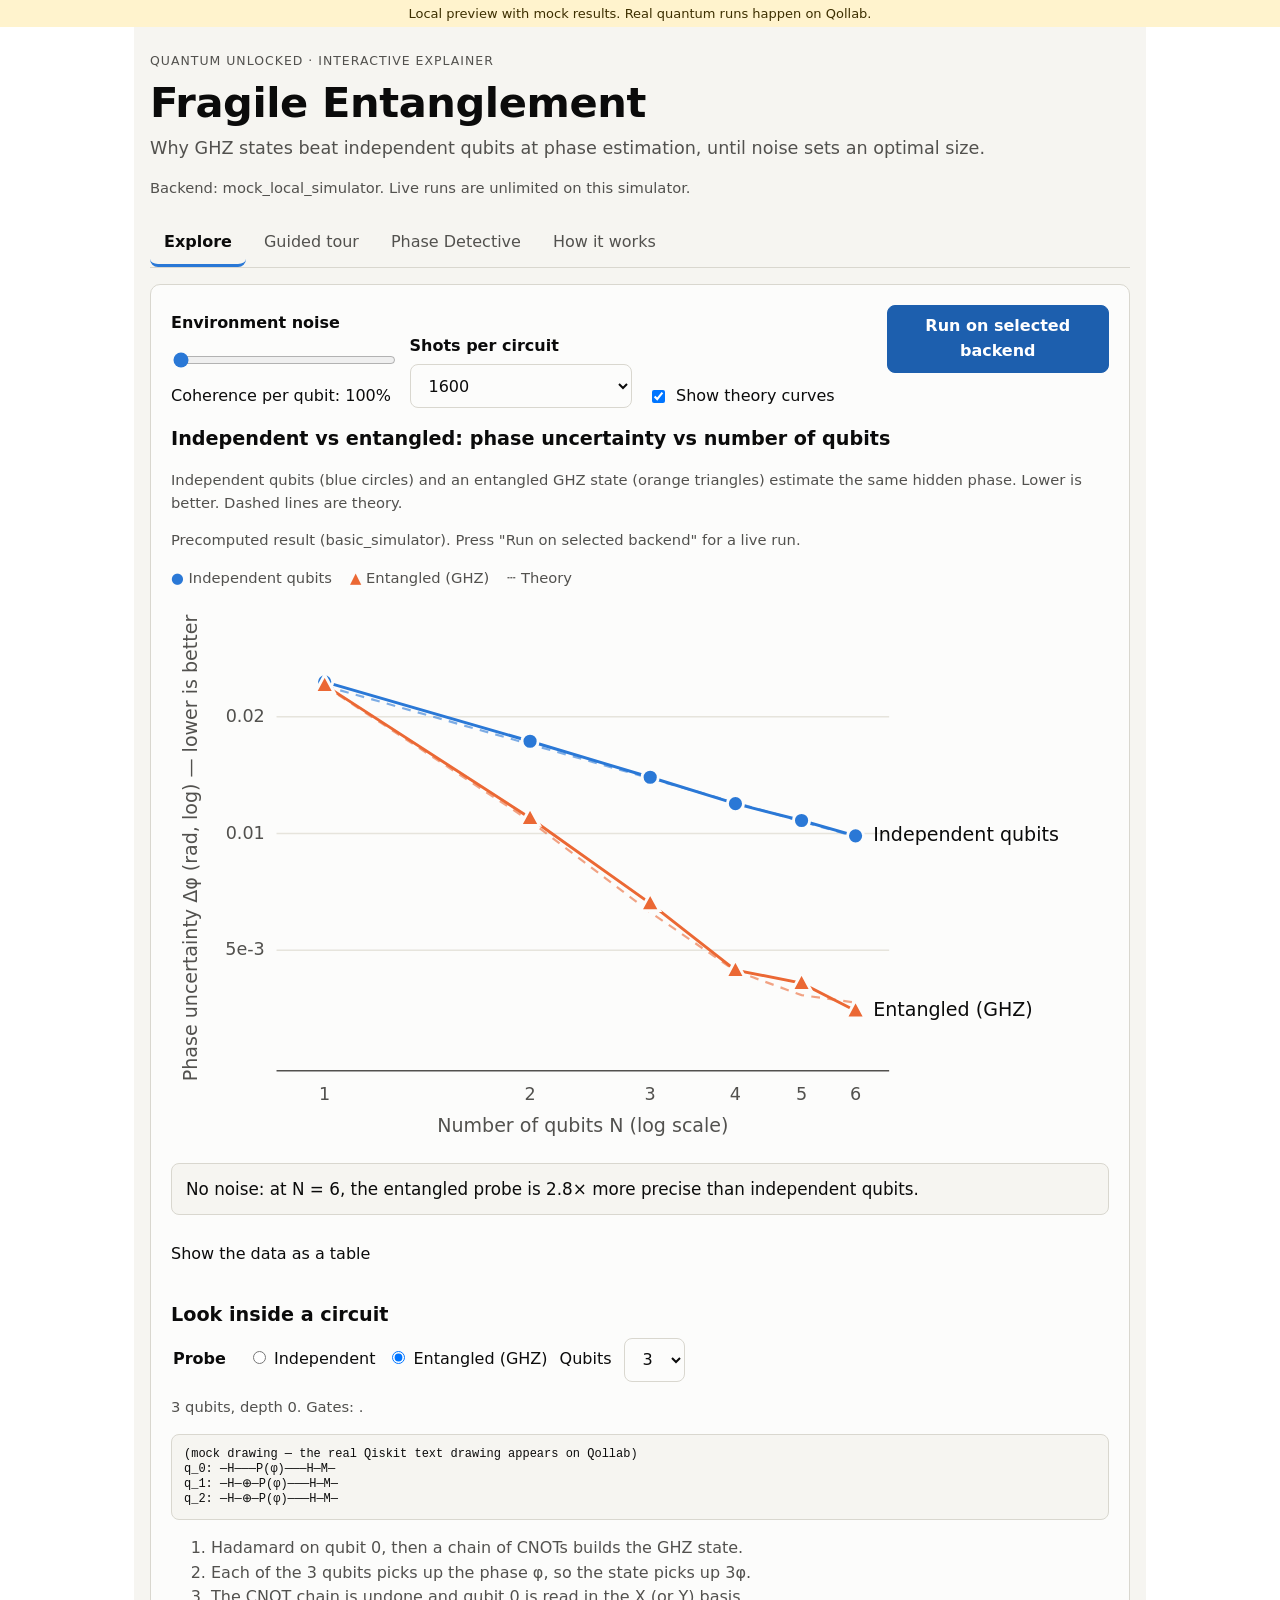
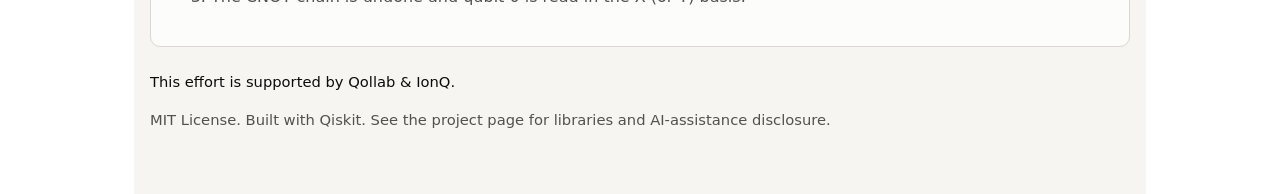
==== dev/preview.html @ 40e0848c "initial setup" ====
<!doctype html>
<!--
  LOCAL PREVIEW ONLY. Mimics how Qollab hosts a JS project:
  * injects ../index.html into <body>, loads ../main.css
  * defines a global `backend`
  * maps the Python module `quantum.experiment` to a JS mock via an import map

  Run from the repo root:   python3 -m http.server 8000
  Then open:                http://localhost:8000/dev/preview.html
  Simulate IonQ's one-job rule: http://localhost:8000/dev/preview.html?ionq&backend=ionq_simulator
-->
<html lang="en">
<head>
  <meta charset="utf-8">
  <meta name="viewport" content="width=device-width, initial-scale=1">
  <title>Fragile Entanglement — local preview</title>
  <link rel="stylesheet" href="../main.css">
  <script type="importmap">
    { "imports": { "quantum.experiment": "./mock_experiment.js" } }
  </script>
  <style>
    .preview-banner { font: 13px system-ui; background: #fff3cd; color: #3d2f00; padding: 6px 12px; text-align: center; }
    body { margin: 0; }
  </style>
</head>
<body>
  <div class="preview-banner">Local preview with mock results. Real quantum runs happen on Qollab.</div>
  <script type="module">
    globalThis.backend = { name: 'mock' };
    const html = await (await fetch('../index.html')).text();
    document.body.insertAdjacentHTML('beforeend', html);
    await import('../main.js');
  </script>
</body>
</html>
---- main.css ----
/* Fragile Entanglement — styles.
   Series colours: validated categorical slots 1–3 (blue / orange / aqua) from the dataviz reference
   palette; identity is also carried by marker shape and labels, never colour alone. */

.app {
  color-scheme: light;
  --surface-0: #f6f5f1;
  --surface-1: #fcfcfb;
  --border: #d9d7cf;
  --text-primary: #0b0b0b;
  --text-secondary: #52514e;
  --accent: #2a78d6;
  --button-bg: #1d5fae;
  --button-ink: #ffffff;
  --focus: #6250d6;
  --series-product: #2a78d6;
  --series-ghz: #eb6834;
  --grid: #e6e4dc;
  --annot: #52514e;
  --radius: 10px;

  font: 16px/1.55 system-ui, -apple-system, "Segoe UI", Roboto, sans-serif;
  color: var(--text-primary);
  background: var(--surface-0);
  padding: 24px 16px 48px;
  max-width: 980px;
  margin: 0 auto;
}
@media (prefers-color-scheme: dark) {
  .app {
    color-scheme: dark;
    --surface-0: #121211;
    --surface-1: #1a1a19;
    --border: #3a3a37;
    --text-primary: #f0efec;
    --text-secondary: #c3c2b7;
    --accent: #3987e5;
    --button-bg: #6aa6f2;
    --button-ink: #0b0b0b;
    --focus: #9085e9;
    --series-product: #3987e5;
    --series-ghz: #d95926;
    --grid: #2c2c2a;
    --annot: #c3c2b7;
  }
}

.app * { box-sizing: border-box; }
.app h1 { font-size: clamp(1.8rem, 4vw, 2.6rem); line-height: 1.15; margin: 0.2em 0; letter-spacing: -0.01em; }
.app h2 { font-size: 1.2rem; margin: 0 0 0.4em; }
.eyebrow { text-transform: uppercase; letter-spacing: 0.08em; font-size: 0.78rem; color: var(--text-secondary); margin: 0; }
.lede { font-size: 1.1rem; color: var(--text-secondary); margin: 0 0 0.6em; }
.hint, .backend { color: var(--text-secondary); font-size: 0.92rem; }

/* Focus: always visible, never colour-only */
.app :focus-visible { outline: 3px solid var(--focus); outline-offset: 2px; border-radius: 4px; }

/* Tabs */
.tabs { display: flex; gap: 4px; flex-wrap: wrap; border-bottom: 1px solid var(--border); margin: 20px 0 16px; }
.tabs [role="tab"] {
  font: inherit; background: none; border: 0; padding: 10px 14px; cursor: pointer;
  color: var(--text-secondary); border-bottom: 3px solid transparent; min-height: 44px;
}
.tabs [role="tab"][aria-selected="true"] { color: var(--text-primary); border-bottom-color: var(--accent); font-weight: 600; }

.panel { background: var(--surface-1); border: 1px solid var(--border); border-radius: var(--radius); padding: 20px; margin-bottom: 16px; }
.tour { border-left: 4px solid var(--accent); }
.tour-count { margin: 0; font-size: 0.85rem; color: var(--text-secondary); }

/* Controls */
.controls { display: grid; grid-template-columns: repeat(auto-fit, minmax(200px, 1fr)); gap: 16px; align-items: end; margin-bottom: 16px; }
.control { display: flex; flex-direction: column; gap: 6px; }
.control label { font-weight: 600; }
.control .check { font-weight: 400; display: flex; gap: 8px; align-items: center; }
.row { display: flex; flex-wrap: wrap; gap: 12px; align-items: center; }
fieldset.inline { border: 0; padding: 0; margin: 0; display: flex; gap: 12px; align-items: center; }
fieldset.inline legend { font-weight: 600; float: left; margin-right: 8px; }
input[type="range"] { width: 100%; accent-color: var(--accent); min-height: 32px; }
select, button { font: inherit; min-height: 44px; padding: 8px 14px; border-radius: 8px; border: 1px solid var(--border); background: var(--surface-1); color: var(--text-primary); }
button { cursor: pointer; }
button.primary { background: var(--button-bg); border-color: var(--button-bg); color: var(--button-ink); font-weight: 600; }
button:disabled { opacity: 0.55; cursor: not-allowed; }

/* Chart */
.chart-wrap { position: relative; margin: 0; }
.chart-svg { width: 100%; height: auto; display: block; }
.chart-svg .grid line { stroke: var(--grid); stroke-width: 1; }
.chart-svg .axis { stroke: var(--text-secondary); stroke-width: 1; }
.chart-svg .tick { fill: var(--text-secondary); font-size: 12px; }
.chart-svg .axis-label { fill: var(--text-secondary); font-size: 13px; }
.chart-svg .annot { fill: var(--annot); font-size: 12px; }
.chart-svg .optimum line { stroke: var(--annot); stroke-width: 1.5; stroke-dasharray: 2 4; }
.chart-svg .measured { fill: none; stroke-width: 2; }
.chart-svg .theory { fill: none; stroke-width: 1.5; stroke-dasharray: 6 5; opacity: 0.6; }
.chart-svg .mark { stroke: var(--surface-1); stroke-width: 2; }
.chart-svg .hit { fill: transparent; }
.chart-svg .pt { cursor: pointer; outline: none; }
.chart-svg .pt:focus-visible .hit { stroke: var(--focus); stroke-width: 3; }
.chart-svg .direct-label { fill: var(--text-primary); font-size: 13px; }
.s-product .measured, .s-product .theory { stroke: var(--series-product); }
.s-product .mark { fill: var(--series-product); }
.s-ghz .measured, .s-ghz .theory { stroke: var(--series-ghz); }
.s-ghz .mark { fill: var(--series-ghz); }
.chart-wrap[data-highlight="product"] .s-ghz,
.chart-wrap[data-highlight="ghz"] .s-product { opacity: 0.25; }
.series { transition: opacity 200ms; }

.legend { list-style: none; display: flex; gap: 18px; padding: 0; margin: 8px 0 0; color: var(--text-secondary); font-size: 0.92rem; }
.swatch.s-product { color: var(--series-product); }
.swatch.s-ghz { color: var(--series-ghz); }
.tooltip {
  position: absolute; pointer-events: none; background: var(--surface-1); color: var(--text-primary);
  border: 1px solid var(--border); border-radius: 8px; padding: 8px 10px; font-size: 0.85rem;
  box-shadow: 0 4px 16px rgb(0 0 0 / 0.15); max-width: 260px; z-index: 2;
}

.insight { font-size: 1.05rem; padding: 12px 14px; border-radius: 8px; background: var(--surface-0); border: 1px solid var(--border); }

/* Table view */
.table-view { margin: 12px 0; }
.table-view summary { cursor: pointer; min-height: 44px; display: flex; align-items: center; }
.table-view table { border-collapse: collapse; width: 100%; font-size: 0.9rem; font-variant-numeric: tabular-nums; }
.table-view th, .table-view td { text-align: left; padding: 6px 8px; border-bottom: 1px solid var(--border); }
.table-view caption { text-align: left; color: var(--text-secondary); padding-bottom: 6px; }

/* Circuit viewer */
.circuit-view { margin-top: 24px; }
#circuit-text { overflow-x: auto; background: var(--surface-0); border: 1px solid var(--border); border-radius: 8px; padding: 12px; font-size: 12px; line-height: 1.25; }
.steps { color: var(--text-secondary); }

/* Game */
.numberline { width: 100%; max-width: 600px; height: auto; }
.numberline .axis { stroke: var(--text-secondary); }
.numberline .band { fill: var(--series-product); opacity: 0.25; }
.numberline .est { fill: var(--series-product); stroke: var(--surface-1); stroke-width: 2; }
.numberline .truth { fill: var(--series-ghz); }
.numberline .tick { fill: var(--text-secondary); font-size: 12px; }

.prose p { max-width: 70ch; }
.footer { margin-top: 24px; font-size: 0.92rem; }

.visually-hidden { position: absolute !important; width: 1px; height: 1px; overflow: hidden; clip: rect(0 0 0 0); white-space: nowrap; }

@media (prefers-reduced-motion: reduce) { .series { transition: none; } }
@media (max-width: 520px) { .panel { padding: 14px; } .legend { flex-wrap: wrap; } }
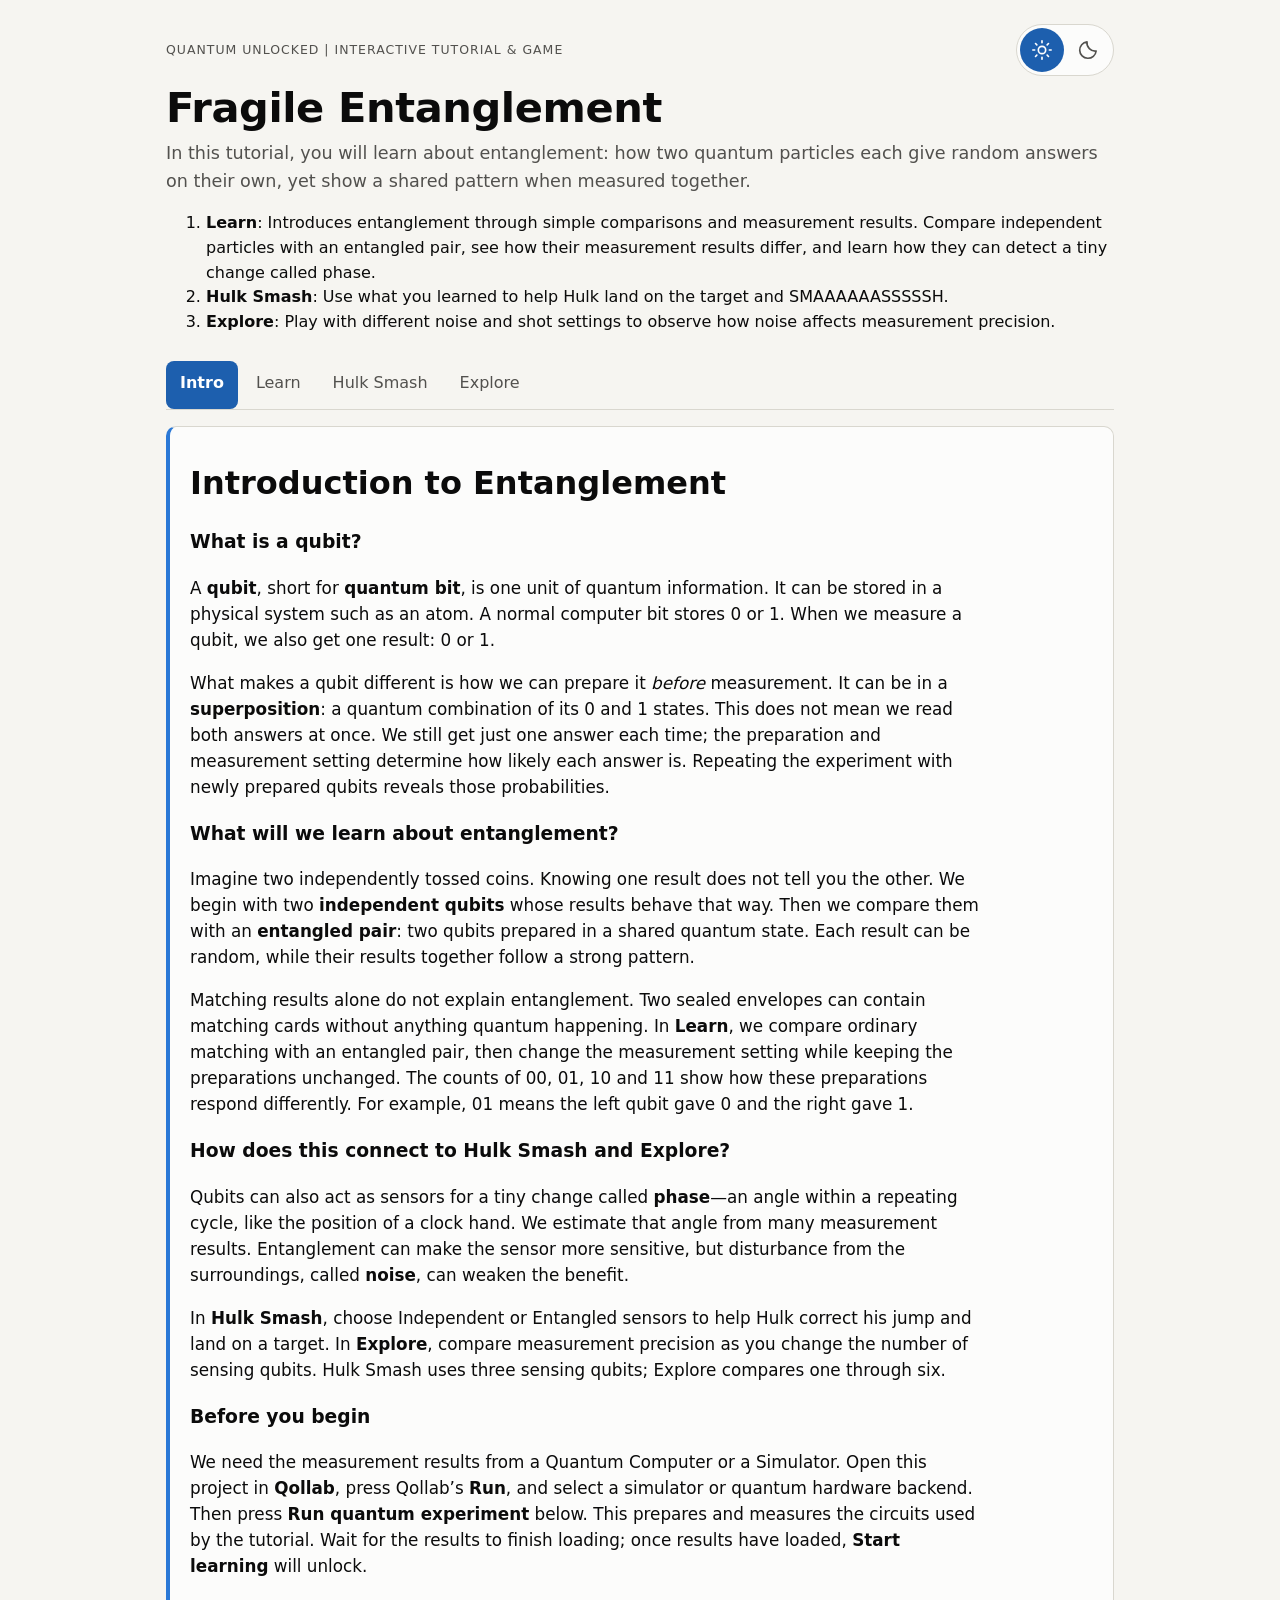
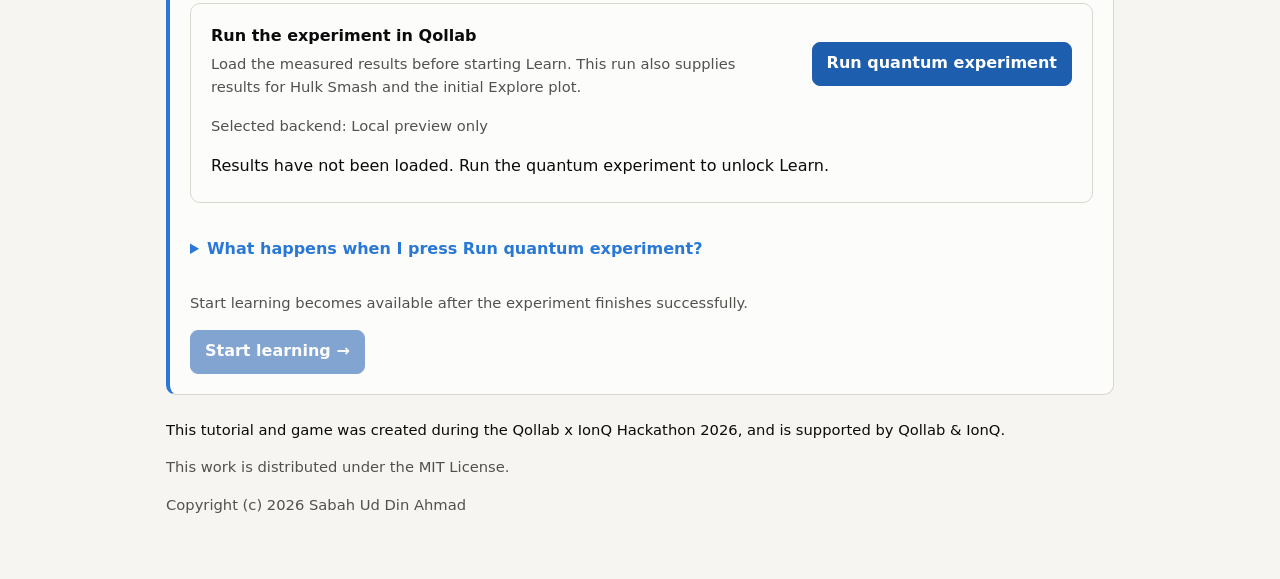
==== commit 593b6d92: "feat: added Hulk Smash game, improved the lessons, and removed bugs from Explore view" ====
--- a/dev/preview.html
+++ b/dev/preview.html
@@ -19,17 +19,18 @@
     { "imports": { "quantum.experiment": "./mock_experiment.js" } }
   </script>
   <style>
-    .preview-banner { font: 13px system-ui; background: #fff3cd; color: #3d2f00; padding: 6px 12px; text-align: center; }
     body { margin: 0; }
   </style>
 </head>
 <body>
-  <div class="preview-banner">Local preview with mock results. Real quantum runs happen on Qollab.</div>
   <script type="module">
-    globalThis.backend = { name: 'mock' };
-    const html = await (await fetch('../index.html')).text();
+    globalThis.backend = { name: 'Local preview only' };
+    const html = await (await fetch('../index.html', { cache: 'no-store' })).text();
     document.body.insertAdjacentHTML('beforeend', html);
-    await import('../main.js');
+    // A fresh entry URL prevents the browser from reusing old preview code.
+    const entry = new URL('../main.js', import.meta.url);
+    entry.searchParams.set('preview', Date.now());
+    await import(entry.href);
   </script>
 </body>
 </html>
--- a/main.css
+++ b/main.css
@@ -3,6 +3,8 @@
    palette; identity is also carried by marker shape and labels, never colour alone. */
 
 .app {
+  box-sizing: border-box;
+  width: 100%;
   color-scheme: light;
   --surface-0: #f6f5f1;
   --surface-1: #fcfcfb;
@@ -26,26 +28,34 @@
   max-width: 980px;
   margin: 0 auto;
 }
-@media (prefers-color-scheme: dark) {
-  .app {
-    color-scheme: dark;
-    --surface-0: #121211;
-    --surface-1: #1a1a19;
-    --border: #3a3a37;
-    --text-primary: #f0efec;
-    --text-secondary: #c3c2b7;
-    --accent: #3987e5;
-    --button-bg: #6aa6f2;
-    --button-ink: #0b0b0b;
-    --focus: #9085e9;
-    --series-product: #3987e5;
-    --series-ghz: #d95926;
-    --grid: #2c2c2a;
-    --annot: #c3c2b7;
-  }
-}
+.app[data-theme="dark"] {
+  color-scheme: dark;
+  --surface-0: #121211;
+  --surface-1: #1a1a19;
+  --border: #3a3a37;
+  --text-primary: #f0efec;
+  --text-secondary: #c3c2b7;
+  --accent: #3987e5;
+  --button-bg: #6aa6f2;
+  --button-ink: #0b0b0b;
+  --focus: #9085e9;
+  --series-product: #3987e5;
+  --series-ghz: #d95926;
+  --grid: #2c2c2a;
+  --annot: #c3c2b7;
+}
+
+html { background: #f6f5f1; color-scheme: light; }
+html[data-theme="dark"] { background: #121211; color-scheme: dark; }
+body { margin: 0; }
 
 .app * { box-sizing: border-box; }
+.app [hidden] { display: none !important; }
+.masthead-top { display: flex; align-items: center; justify-content: space-between; gap: 16px; margin-bottom: 8px; }
+.theme-toggle { display: flex; flex-shrink: 0; gap: 2px; padding: 3px; border: 1px solid var(--border); border-radius: 999px; background: var(--surface-1); }
+.theme-toggle button { display: grid; place-items: center; width: 44px; height: 44px; padding: 10px; border: 0; border-radius: 50%; background: transparent; color: var(--text-secondary); }
+.theme-toggle button[aria-pressed="true"] { background: var(--button-bg); color: var(--button-ink); }
+.theme-toggle svg { width: 22px; height: 22px; fill: none; stroke: currentColor; stroke-width: 1.8; stroke-linecap: round; stroke-linejoin: round; }
 .app h1 { font-size: clamp(1.8rem, 4vw, 2.6rem); line-height: 1.15; margin: 0.2em 0; letter-spacing: -0.01em; }
 .app h2 { font-size: 1.2rem; margin: 0 0 0.4em; }
 .eyebrow { text-transform: uppercase; letter-spacing: 0.08em; font-size: 0.78rem; color: var(--text-secondary); margin: 0; }
@@ -61,17 +71,31 @@
   font: inherit; background: none; border: 0; padding: 10px 14px; cursor: pointer;
   color: var(--text-secondary); border-bottom: 3px solid transparent; min-height: 44px;
 }
-.tabs [role="tab"][aria-selected="true"] { color: var(--text-primary); border-bottom-color: var(--accent); font-weight: 600; }
+.tabs [role="tab"][aria-selected="true"] { background: #1d5fae; color: #fff; border-bottom-color: #1d5fae; font-weight: 600; }
+.tabs [role="tab"]:hover { background: var(--surface-1); color: var(--text-primary); }
+.tabs [role="tab"][aria-selected="true"]:hover { background: #174e91; color: #fff; }
 
 .panel { background: var(--surface-1); border: 1px solid var(--border); border-radius: var(--radius); padding: 20px; margin-bottom: 16px; }
-.tour { border-left: 4px solid var(--accent); }
+.learn { border-left: 4px solid var(--accent); }
 .tour-count { margin: 0; font-size: 0.85rem; color: var(--text-secondary); }
-
+.lesson-copy { max-width: 72ch; font-size: 1.05rem; }
 /* Controls */
-.controls { display: grid; grid-template-columns: repeat(auto-fit, minmax(200px, 1fr)); gap: 16px; align-items: end; margin-bottom: 16px; }
-.control { display: flex; flex-direction: column; gap: 6px; }
+.controls { display: grid; grid-template-columns: minmax(170px, 0.85fr) minmax(220px, 1.2fr) minmax(230px, 1fr); gap: 24px; align-items: start; margin-bottom: 24px; }
+.control { display: flex; flex-direction: column; gap: 6px; min-width: 0; }
 .control label { font-weight: 600; }
 .control .check { font-weight: 400; display: flex; gap: 8px; align-items: center; }
+.theory-toggle { min-height: 44px; cursor: pointer; font-size: 0.92rem; }
+.theory-toggle input { appearance: none; flex: 0 0 36px; width: 36px; height: 22px; margin: 0; border: 1px solid var(--text-secondary); border-radius: 999px; background: var(--surface-0); cursor: pointer; }
+.theory-toggle input::before { content: ''; display: block; width: 14px; height: 14px; margin: 3px; border-radius: 50%; background: var(--text-secondary); }
+.theory-toggle input:checked { background: var(--button-bg); border-color: var(--button-bg); }
+.theory-toggle input:checked::before { transform: translateX(14px); background: var(--button-ink); }
+.noise-range { display: flex; align-items: center; gap: 10px; min-height: 44px; }
+.noise-range span { font-size: 0.85rem; color: var(--text-secondary); font-variant-numeric: tabular-nums; }
+.noise-range input { min-width: 0; margin: 0; }
+.control output { color: var(--text-secondary); font-size: 0.85rem; }
+.run-control { padding-top: 24px; }
+.run-control .backend, .run-control .hint { margin: 0; font-size: 0.85rem; overflow-wrap: anywhere; }
+.run-control .hint:empty { display: none; }
 .row { display: flex; flex-wrap: wrap; gap: 12px; align-items: center; }
 fieldset.inline { border: 0; padding: 0; margin: 0; display: flex; gap: 12px; align-items: center; }
 fieldset.inline legend { font-weight: 600; float: left; margin-right: 8px; }
@@ -91,7 +115,7 @@
 .chart-svg .annot { fill: var(--annot); font-size: 12px; }
 .chart-svg .optimum line { stroke: var(--annot); stroke-width: 1.5; stroke-dasharray: 2 4; }
 .chart-svg .measured { fill: none; stroke-width: 2; }
-.chart-svg .theory { fill: none; stroke-width: 1.5; stroke-dasharray: 6 5; opacity: 0.6; }
+.chart-svg .theory { fill: none; stroke-width: 2; stroke-dasharray: 2 4; }
 .chart-svg .mark { stroke: var(--surface-1); stroke-width: 2; }
 .chart-svg .hit { fill: transparent; }
 .chart-svg .pt { cursor: pointer; outline: none; }
@@ -105,7 +129,11 @@
 .chart-wrap[data-highlight="ghz"] .s-product { opacity: 0.25; }
 .series { transition: opacity 200ms; }
 
-.legend { list-style: none; display: flex; gap: 18px; padding: 0; margin: 8px 0 0; color: var(--text-secondary); font-size: 0.92rem; }
+.legend { list-style: none; display: flex; flex-wrap: wrap; gap: 8px 18px; padding: 0; margin: 8px 0 0; color: var(--text-secondary); font-size: 0.92rem; }
+.legend li { display: flex; align-items: center; gap: 6px; }
+.theory-key { display: inline-block; width: 26px; border-top: 2px dotted currentColor; }
+.theory-key.s-product { color: var(--series-product); }
+.theory-key.s-ghz { color: var(--series-ghz); }
 .swatch.s-product { color: var(--series-product); }
 .swatch.s-ghz { color: var(--series-ghz); }
 .tooltip {
@@ -117,8 +145,11 @@
 .insight { font-size: 1.05rem; padding: 12px 14px; border-radius: 8px; background: var(--surface-0); border: 1px solid var(--border); }
 
 /* Table view */
-.table-view { margin: 12px 0; }
-.table-view summary { cursor: pointer; min-height: 44px; display: flex; align-items: center; }
+.table-view { margin: 12px 0 24px; overflow-x: auto; padding: 12px; border: 1px solid var(--border); border-radius: var(--radius); background: var(--surface-0); }
+.table-toggle { display: flex; align-items: center; gap: 12px; padding: 12px 16px; margin: 0 0 16px; border: 2px solid var(--accent); border-radius: var(--radius); background: var(--surface-0); font-weight: 600; }
+.table-toggle:has(input:checked) { background: var(--surface-1); }
+.toggle-state { margin-left: auto; color: var(--text-secondary); font-size: .85rem; }
+.table-toggle:has(input:checked) .toggle-state { color: var(--accent); }
 .table-view table { border-collapse: collapse; width: 100%; font-size: 0.9rem; font-variant-numeric: tabular-nums; }
 .table-view th, .table-view td { text-align: left; padding: 6px 8px; border-bottom: 1px solid var(--border); }
 .table-view caption { text-align: left; color: var(--text-secondary); padding-bottom: 6px; }
@@ -128,18 +159,121 @@
 #circuit-text { overflow-x: auto; background: var(--surface-0); border: 1px solid var(--border); border-radius: 8px; padding: 12px; font-size: 12px; line-height: 1.25; }
 .steps { color: var(--text-secondary); }
 
-/* Game */
-.numberline { width: 100%; max-width: 600px; height: auto; }
-.numberline .axis { stroke: var(--text-secondary); }
-.numberline .band { fill: var(--series-product); opacity: 0.25; }
-.numberline .est { fill: var(--series-product); stroke: var(--surface-1); stroke-width: 2; }
-.numberline .truth { fill: var(--series-ghz); }
-.numberline .tick { fill: var(--text-secondary); font-size: 12px; }
-
 .prose p { max-width: 70ch; }
 .footer { margin-top: 24px; font-size: 0.92rem; }
 
 .visually-hidden { position: absolute !important; width: 1px; height: 1px; overflow: hidden; clip: rect(0 0 0 0); white-space: nowrap; }
 
 @media (prefers-reduced-motion: reduce) { .series { transition: none; } }
+@media (max-width: 820px) {
+  .controls { grid-template-columns: minmax(0, 1fr) minmax(0, 1.3fr); }
+  .run-control { grid-column: 1 / -1; padding-top: 0; align-items: flex-start; }
+}
+@media (max-width: 520px) {
+  .controls { grid-template-columns: minmax(0, 1fr); gap: 16px; }
+  .run-control { align-items: stretch; }
+}
 @media (max-width: 520px) { .panel { padding: 14px; } .legend { flex-wrap: wrap; } }
+
+/* Introduction and the first hands-on lesson. All graphics are native HTML/CSS. */
+.learn-welcome > p { max-width: 74ch; font-size: 1.05rem; }
+.learn-welcome h2 { font-size: clamp(1.5rem, 3vw, 2rem); margin: 12px 0 16px; }
+.learn-roadmap { display: grid; grid-template-columns: repeat(3, minmax(0, 1fr)); gap: 16px; margin: 28px 0; }
+.learn-roadmap > div { padding: 18px; border: 1px solid var(--border); border-radius: var(--radius); background: var(--surface-0); }
+.learn-roadmap span { color: var(--accent); font-size: 0.85rem; font-weight: 700; }
+.learn-roadmap h3 { margin: 8px 0; font-size: 1rem; }
+.learn-roadmap p { margin: 0; color: var(--text-secondary); font-size: 0.92rem; }
+.entanglement-lab { border: 1px solid var(--border); border-radius: var(--radius); background: var(--surface-0); padding: 24px; margin: 24px 0; }
+.lab-heading { display: flex; justify-content: space-between; align-items: center; gap: 12px; }
+.lab-heading h3 { margin: 4px 0; font-size: 1.25rem; }
+.pair-direction { display: flex; flex-wrap: wrap; gap: 8px; margin-top: 20px; }
+.pair-direction button[aria-pressed="true"] { background: #1d5fae; border-color: #1d5fae; color: #fff; }
+.pair-comparisons { display: grid; grid-template-columns: repeat(auto-fit, minmax(min(100%, 240px), 1fr)); gap: 16px; margin: 20px 0; }
+.pair-card { padding: 18px; border: 1px solid var(--border); border-radius: var(--radius); background: var(--surface-1); --pair-color: var(--series-product); }
+.pair-card h4 { margin: 6px 0 16px; font-size: 1.05rem; }
+.pair-card > p:not(.eyebrow) { font-size: 0.92rem; }
+.entangled-pair { --pair-color: var(--series-ghz); border-top: 3px solid var(--series-ghz); }
+.ordinary-pair { --pair-color: var(--text-secondary); }
+.particle-pair { display: flex; justify-content: center; align-items: center; min-height: 115px; padding-bottom: 12px; }
+.particle-pair > div { display: flex; flex-direction: column; align-items: center; gap: 8px; }
+.particle-pair > div > span:first-child { font-size: 0.8rem; color: var(--text-secondary); }
+.particle { display: grid; place-items: center; width: 62px; height: 62px; border: 3px solid var(--pair-color); border-radius: 50%; font: 600 1.6rem/1 ui-monospace, monospace; color: var(--pair-color); background: var(--surface-0); }
+.pair-link { width: 32px; margin-top: 28px; }
+.entangled-pair .pair-link { border-top: 3px solid var(--pair-color); }
+.ordinary-pair .pair-link { border-top: 2px dashed var(--pair-color); }
+.pair-history { display: flex; flex-wrap: wrap; gap: 5px; min-height: 30px; }
+.pair-history span { padding: 3px 7px; border: 1px solid var(--border); border-radius: 4px; font-size: 0.8rem; font-variant-numeric: tabular-nums; }
+.pair-history span[data-match="true"] { border-bottom: 3px solid var(--pair-color); }
+.pair-feedback { padding: 16px; border-left: 3px solid var(--accent); background: var(--surface-1); }
+.pair-extra { display: flex; align-items: center; gap: 8px; min-height: 44px; cursor: pointer; }
+.entanglement-lab summary { min-height: 44px; cursor: pointer; }
+@media (max-width: 620px) {
+  .learn-roadmap { grid-template-columns: minmax(0, 1fr); }
+  .entanglement-lab { padding: 14px; }
+  .lab-heading { align-items: flex-start; }
+}
+
+/* Quantum Hulk: reveal the outcome without showing a trajectory. */
+.session-bar { padding: 20px; margin: 24px 0; border: 1px solid var(--border); border-radius: var(--radius); background: var(--surface-1); display: grid; grid-template-columns: minmax(0, 1fr) auto; gap: 8px 24px; align-items: center; }
+.session-bar p { margin: 4px 0; }
+.session-bar > p { grid-column: 1 / -1; }
+.measurement-source { padding: 12px 16px; border: 1px solid var(--accent); border-radius: 8px; font-size: .9rem; }
+.count-row { display: grid; grid-template-columns: 24px minmax(35px, 1fr) auto; gap: 8px; align-items: center; font: .8rem ui-monospace, monospace; margin: 8px 0; }
+.count-row meter { width: 100%; accent-color: var(--pair-color); }
+.game-scoreboard { display: flex; justify-content: space-between; flex-wrap: wrap; gap: 12px; margin: 20px 0 8px; }
+.anger-meter { width: 100%; height: 18px; accent-color: #dc522d; margin-bottom: 16px; }
+.hulk-stage { display: block; width: 100%; height: auto; background: var(--surface-0); border: 1px solid var(--border); border-radius: var(--radius); }
+.hulk-ground { fill: var(--text-secondary); opacity: .25; }
+.hulk-target path { fill: var(--text-secondary); }
+.hulk-target circle { fill: var(--surface-1); stroke: var(--series-ghz); stroke-width: 4; }
+.hulk-skin { fill: #57ac3b; stroke: #286329; stroke-width: 2; }
+.hulk-pants { fill: #7550a8; stroke: #473064; stroke-width: 2; }
+.hulk-hair { fill: #193c25; }
+.hulk-face { fill: none; stroke: #17381b; stroke-width: 3; stroke-linecap: round; }
+.jump-label { fill: var(--text-primary); font: 700 14px system-ui, sans-serif; }
+.smash-word { fill: var(--series-ghz); font: 900 38px system-ui, sans-serif; }
+.hulk-stage[data-outcome="hit"] { border-color: #57ac3b; }
+.hulk-stage[data-outcome="miss"] { border-color: var(--series-ghz); }
+.wind-report { padding: 14px 16px; background: var(--surface-0); border-radius: 8px; font-weight: 600; }
+.hulk-choices { display: grid; grid-template-columns: repeat(2, minmax(0, 1fr)); gap: 12px; border: 0; margin: 20px 0; padding: 0; }
+.hulk-choices legend { font-weight: 600; margin-bottom: 12px; }
+.hulk-choices label { display: grid; grid-template-columns: 20px 1fr; align-content: start; gap: 8px; padding: 16px; border: 2px solid var(--border); border-radius: var(--radius); cursor: pointer; }
+.hulk-choices label:has(input:checked) { border-color: #2a78d6; background: var(--surface-0); }
+.hulk-choices span { grid-column: 2; font-size: .9rem; color: var(--text-secondary); }
+.hulk-choices input { margin-top: 5px; accent-color: #2a78d6; }
+.hulk-choices:disabled label { opacity: .65; cursor: default; }
+#panel-game fieldset.inline { flex-wrap: wrap; margin: 20px 0; }
+#panel-game pre { white-space: pre-wrap; overflow-wrap: anywhere; font-size: .85rem; padding: 12px; background: var(--surface-0); }
+@media (max-width: 620px) { .session-bar, .hulk-choices { grid-template-columns: minmax(0, 1fr); } .session-bar > p { grid-column: auto; } }
+.detector { color: var(--text-secondary); font-size: 1.4rem; line-height: 1; transition: transform 180ms; }
+.entanglement-lab[data-direction="x"] .detector { transform: rotate(90deg); }
+@media (prefers-reduced-motion: reduce) { .detector { transition: none; } }
+
+/* Reveal one experimental change at a time. */
+.pair-step-intro { max-width: 74ch; margin-top: 20px; }
+.pair-step-intro h4 { margin: 8px 0; font-size: 1.2rem; }
+.pair-change { padding: 12px 16px; border-left: 3px solid var(--accent); background: var(--surface-1); font-weight: 600; }
+.pair-step-nav { margin: 20px 0; }
+.pair-baseline { padding-bottom: 10px; border-bottom: 1px solid var(--border); color: var(--text-secondary); }
+.pair-takeaway { padding: 18px; margin: 20px 0; border: 1px solid var(--accent); border-radius: var(--radius); background: var(--surface-1); }
+.pair-takeaway h4 { margin: 0 0 8px; }
+.quantum-source { max-width: 74ch; margin: 20px 0; }
+.quantum-source summary { cursor: pointer; padding: 10px 0; color: var(--accent); font-weight: 600; }
+
+/* Impact feedback begins only after the advice is committed. */
+.smash-debris { visibility: hidden; fill: none; stroke: var(--series-ghz); stroke-width: 5; }
+.hulk-stage[data-outcome="hit"] .smash-debris { visibility: visible; animation: debris-burst 450ms ease-out both; }
+.hulk-stage[data-outcome="hit"] .smash-word { animation: smash-impact 450ms ease-out both; transform-box: fill-box; transform-origin: center; }
+.hulk-stage[data-outcome="hit"] .hulk-target { animation: target-shake 400ms ease-out; }
+.hulk-stage[data-outcome="miss"] .hulk-face { stroke-width: 4; }
+@keyframes smash-impact { from { opacity: 0; transform: scale(2); } to { opacity: 1; transform: scale(1); } }
+@keyframes target-shake { 20%, 60% { transform: translateX(-5px); } 40%, 80% { transform: translateX(5px); } }
+@keyframes debris-burst { from { opacity: 0; } 35% { opacity: 1; } to { opacity: .5; } }
+@media (prefers-reduced-motion: reduce) { .hulk-stage * { animation: none !important; } }
+
+.game-instructions { padding: 16px 20px; margin: 20px 0; background: var(--surface-0); border: 1px solid var(--border); border-radius: var(--radius); }
+.game-instructions h3 { margin: 0 0 8px; }
+.game-instructions li { margin: 10px 0; }
+
+/* Keep Intro and the other views reachable while reading a long lesson. */
+.tabs { position: sticky; top: 0; z-index: 5; background: var(--surface-0); padding-top: 6px; }
